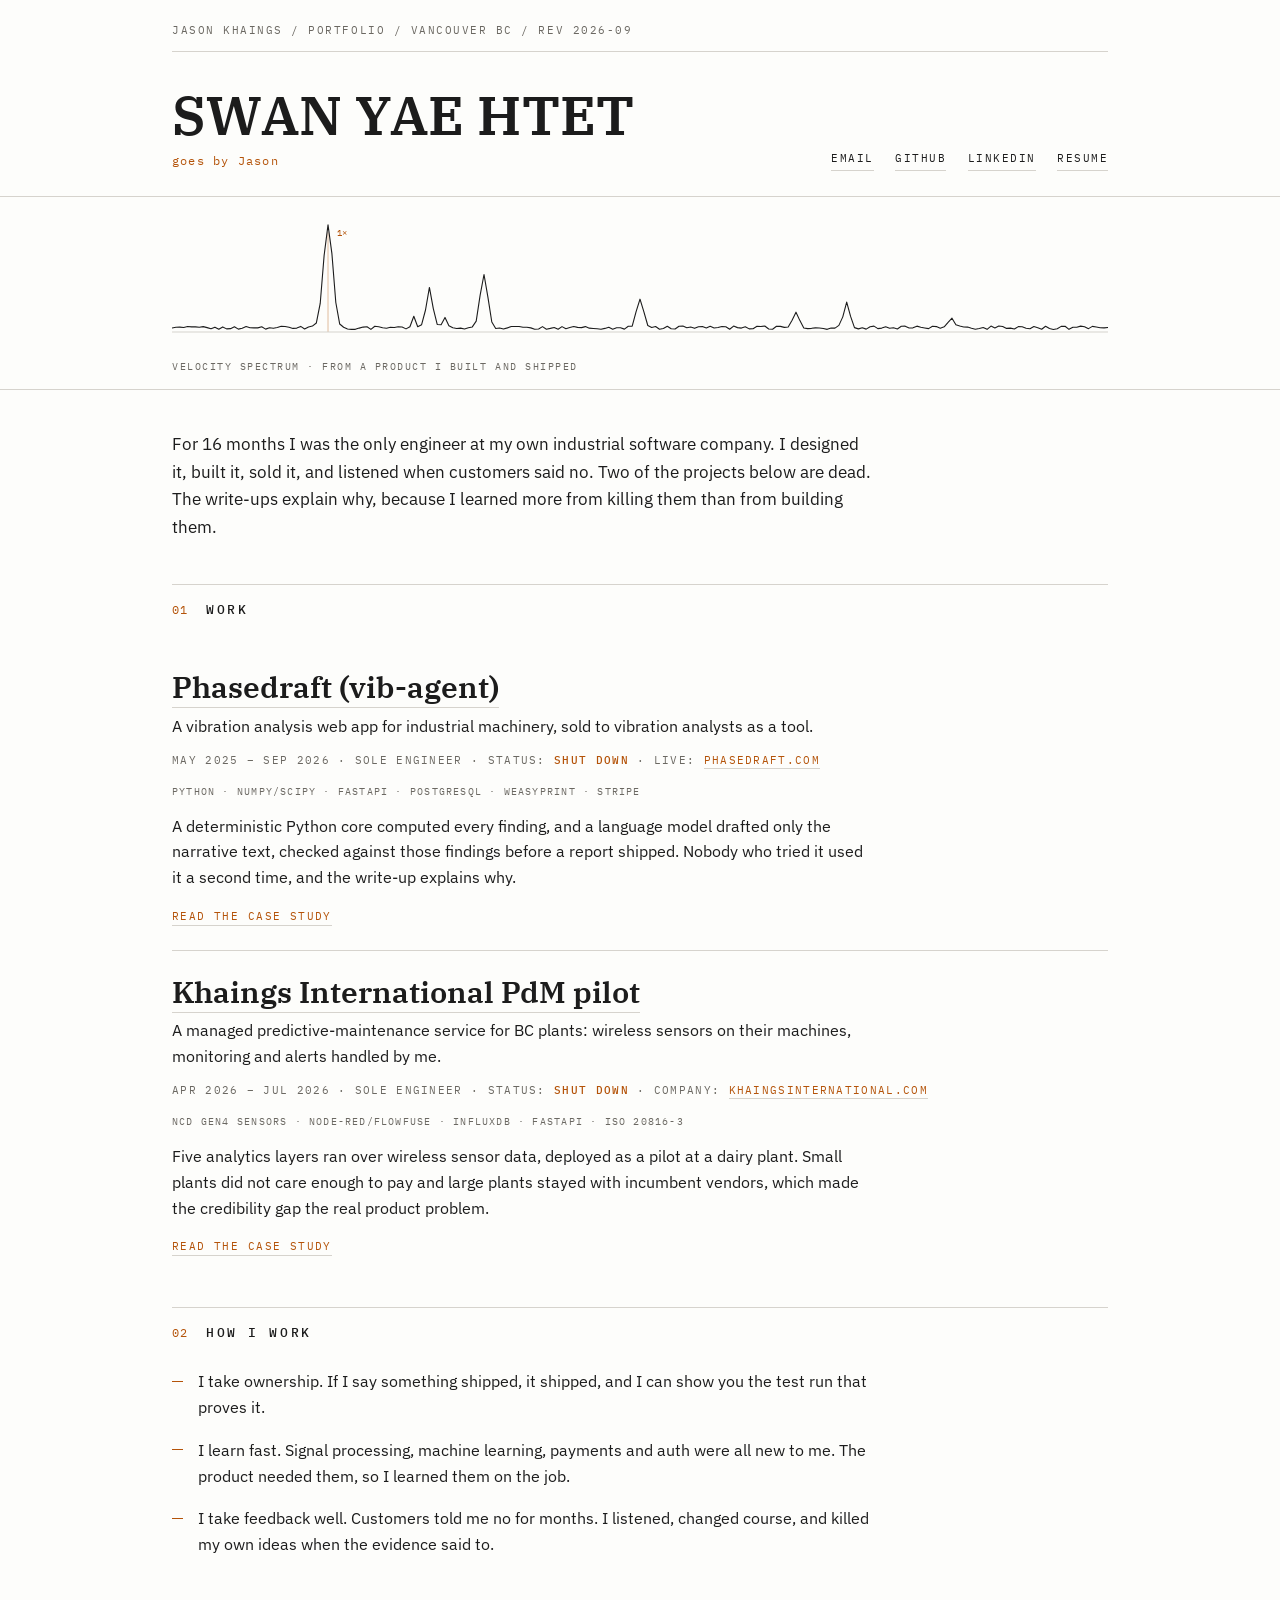
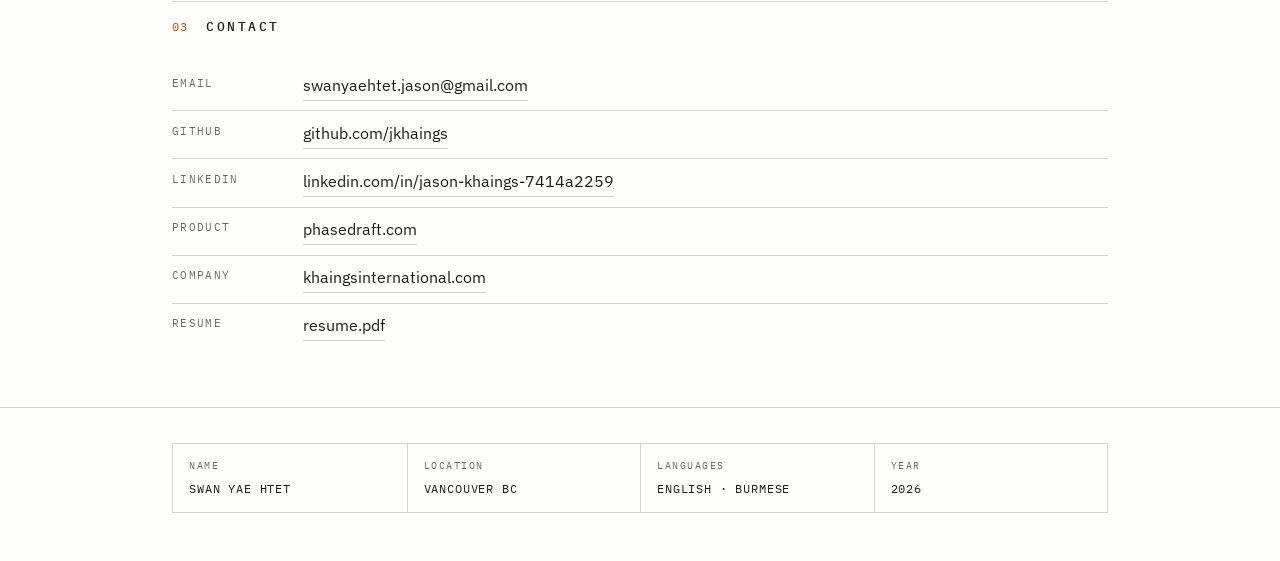
==== index.html @ 060c98bc "portfolio v1 Co-Authored-By: Claude Opus 5 (1M context) <noreply@anthropic.com>" ====
<!DOCTYPE html>
<html lang="en">
<head>
<meta charset="utf-8">
<meta name="viewport" content="width=device-width, initial-scale=1">
<title>Swan Yae Htet | Portfolio</title>
<meta name="description" content="Portfolio of Swan Yae Htet, who goes by Jason. Industrial software, vibration analysis, Vancouver BC.">
<link rel="preconnect" href="https://fonts.googleapis.com">
<link rel="preconnect" href="https://fonts.gstatic.com" crossorigin>
<link rel="stylesheet" href="https://fonts.googleapis.com/css2?family=IBM+Plex+Mono:wght@400;500&family=IBM+Plex+Sans:wght@400;500;600&family=IBM+Plex+Serif:wght@400;600&display=swap">
<link rel="stylesheet" href="style.css">
</head>
<body>

<header class="site-header">
  <div class="wrap">
    <div class="topline-row">
      <p class="topline">JASON KHAINGS / PORTFOLIO / VANCOUVER BC / REV 2026-09</p>
    </div>
    <div class="masthead">
      <div class="masthead-id">
        <h1 class="name">SWAN YAE HTET</h1>
        <p class="goes-by">goes by Jason</p>
      </div>
      <nav class="masthead-nav" aria-label="Contact and profile links">
        <a href="mailto:swanyaehtet.jason@gmail.com">EMAIL</a>
        <a href="https://github.com/jkhaings">GITHUB</a>
        <a href="https://www.linkedin.com/in/jason-khaings-7414a2259">LINKEDIN</a>
        <a href="resume.pdf">RESUME</a>
      </nav>
    </div>
  </div>
</header>

<div class="spectrum">
  <div class="wrap">
    <svg class="spectrum-svg" viewBox="0 0 1200 170" role="img" aria-label="Velocity spectrum plot: a dominant running speed peak with harmonics and two bearing defect tones above a noise floor.">
      <line class="spec-cursor" x1="200" y1="150" x2="200" y2="22"></line>
      <line class="spec-baseline" x1="0" y1="150" x2="1200" y2="150"></line>
      <path class="spec-trace" d="M0,144.9 L5,144.0 10,143.8 15,144.2 20,143.0 25,143.4 30,143.4 35,143.9 40,143.1 45,144.4 50,145.9 55,143.8 60,146.4 65,143.5 70,146.0 75,145.7 80,143.2 85,146.3 90,145.2 95,143.0 100,144.6 105,144.7 110,144.7 115,143.3 120,146.3 125,144.5 130,145.3 135,144.3 140,142.7 145,142.9 150,144.0 155,145.4 160,145.0 165,142.8 170,146.1 175,143.5 180,142.4 185,138.5 190,113.4 195,51.9 200,12.7 205,49.6 210,112.2 215,139.8 220,143.9 225,146.1 230,146.6 235,146.6 240,145.0 245,143.7 250,143.3 255,146.6 260,142.6 265,143.2 270,144.6 275,145.1 280,144.0 285,144.3 290,143.3 295,143.6 300,146.0 305,143.2 310,129.9 315,143.2 320,140.6 325,121.8 330,92.9 335,120.0 340,140.3 345,140.7 350,131.3 355,142.1 360,144.6 365,145.5 370,145.0 375,146.1 380,144.6 385,143.5 390,136.0 395,103.1 400,76.3 405,105.3 410,137.2 415,145.5 420,144.8 425,146.2 430,144.7 435,143.0 440,142.9 445,143.0 450,144.0 455,144.0 460,144.7 465,146.4 470,146.1 475,143.1 480,146.4 485,145.4 490,144.2 495,146.4 500,143.1 505,145.8 510,144.3 515,143.0 520,144.1 525,144.4 530,143.1 535,145.1 540,145.5 545,145.9 550,146.4 555,145.4 560,144.0 565,146.5 570,144.5 575,144.6 580,146.3 585,142.6 590,142.6 595,123.8 600,107.9 605,124.1 610,141.7 615,144.2 620,142.9 625,146.4 630,145.5 635,142.6 640,145.9 645,146.2 650,142.6 655,142.4 660,144.5 665,143.6 670,145.3 675,143.2 680,142.9 685,144.8 690,142.7 695,144.8 700,144.3 705,143.0 710,143.2 715,146.5 720,142.4 725,144.4 730,145.0 735,143.2 740,146.0 745,145.8 750,142.7 755,142.9 760,142.4 765,146.1 770,146.5 775,142.7 780,142.8 785,144.1 790,143.5 795,134.9 800,124.6 805,135.4 810,144.8 815,145.7 820,145.3 825,144.7 830,144.8 835,145.6 840,146.6 845,144.8 850,145.0 855,141.5 860,130.6 865,111.7 870,130.0 875,144.4 880,146.0 885,144.5 890,146.3 895,143.3 900,142.5 905,145.7 910,145.0 915,143.3 920,145.2 925,144.6 930,146.1 935,142.7 940,142.5 945,144.8 950,144.7 955,142.5 960,143.9 965,144.8 970,145.7 975,142.6 980,143.1 985,145.2 990,143.3 995,137.6 1000,132.3 1005,140.7 1010,142.3 1015,143.6 1020,143.7 1025,145.2 1030,146.4 1035,145.6 1040,144.2 1045,146.6 1050,142.4 1055,144.8 1060,142.4 1065,142.9 1070,145.4 1075,145.0 1080,146.2 1085,143.1 1090,143.3 1095,145.2 1100,145.9 1105,143.0 1110,144.5 1115,146.5 1120,142.6 1125,145.6 1130,146.7 1135,145.8 1140,142.8 1145,142.6 1150,146.6 1155,144.0 1160,144.0 1165,142.5 1170,143.2 1175,145.7 1180,142.8 1185,143.6 1190,144.5 1195,144.7 1200,144.2"></path>
      <text class="spec-label" x="211" y="27">1&#215;</text>
    </svg>
    <p class="spectrum-caption">VELOCITY SPECTRUM &middot; FROM A PRODUCT I BUILT AND SHIPPED</p>
  </div>
</div>

<main class="wrap">

  <section class="intro">
    <p>For 16 months I was the only engineer at my own industrial software company. I designed it, built it, sold it, and listened when customers said no. Two of the projects below are dead. The write-ups explain why, because I learned more from killing them than from building them.</p>
  </section>

  <section class="section" id="work">
    <div class="section-head">
      <span class="section-num">01</span>
      <h2 class="section-title">Work</h2>
    </div>

    <article class="case">
      <h3 class="case-title"><a href="phasedraft.html">Phasedraft (vib-agent)</a></h3>
      <p class="case-desc">A vibration analysis web app for industrial machinery, sold to vibration analysts as a tool.</p>
      <p class="case-meta">MAY 2025 &ndash; SEP 2026 &middot; SOLE ENGINEER &middot; STATUS: <span class="status">SHUT DOWN</span> &middot; LIVE: <a class="meta-link" href="https://phasedraft.com">phasedraft.com</a></p>
      <p class="case-stack">PYTHON &middot; NUMPY/SCIPY &middot; FASTAPI &middot; POSTGRESQL &middot; WEASYPRINT &middot; STRIPE</p>
      <p>A deterministic Python core computed every finding, and a language model drafted only the narrative text, checked against those findings before a report shipped. Nobody who tried it used it a second time, and the write-up explains why.</p>
      <p class="case-more"><a href="phasedraft.html">Read the case study</a></p>
    </article>

    <article class="case">
      <h3 class="case-title"><a href="khaings.html">Khaings International PdM pilot</a></h3>
      <p class="case-desc">A managed predictive-maintenance service for BC plants: wireless sensors on their machines, monitoring and alerts handled by me.</p>
      <p class="case-meta">APR 2026 &ndash; JUL 2026 &middot; SOLE ENGINEER &middot; STATUS: <span class="status">SHUT DOWN</span> &middot; COMPANY: <a class="meta-link" href="https://khaingsinternational.com">khaingsinternational.com</a></p>
      <p class="case-stack">NCD GEN4 SENSORS &middot; NODE-RED/FLOWFUSE &middot; INFLUXDB &middot; FASTAPI &middot; ISO 20816-3</p>
      <p>Five analytics layers ran over wireless sensor data, deployed as a pilot at a dairy plant. Small plants did not care enough to pay and large plants stayed with incumbent vendors, which made the credibility gap the real product problem.</p>
      <p class="case-more"><a href="khaings.html">Read the case study</a></p>
    </article>
  </section>

  <section class="section" id="how-i-work">
    <div class="section-head">
      <span class="section-num">02</span>
      <h2 class="section-title">How I Work</h2>
    </div>
    <ul class="principles">
      <li>I take ownership. If I say something shipped, it shipped, and I can show you the test run that proves it.</li>
      <li>I learn fast. Signal processing, machine learning, payments and auth were all new to me. The product needed them, so I learned them on the job.</li>
      <li>I take feedback well. Customers told me no for months. I listened, changed course, and killed my own ideas when the evidence said to.</li>
    </ul>
  </section>

  <section class="section" id="contact">
    <div class="section-head">
      <span class="section-num">03</span>
      <h2 class="section-title">Contact</h2>
    </div>
    <ul class="contact-list">
      <li><span class="contact-label">Email</span><a href="mailto:swanyaehtet.jason@gmail.com">swanyaehtet.jason@gmail.com</a></li>
      <li><span class="contact-label">GitHub</span><a href="https://github.com/jkhaings">github.com/jkhaings</a></li>
      <li><span class="contact-label">LinkedIn</span><a href="https://www.linkedin.com/in/jason-khaings-7414a2259">linkedin.com/in/jason-khaings-7414a2259</a></li>
      <li><span class="contact-label">Product</span><a href="https://phasedraft.com">phasedraft.com</a></li>
      <li><span class="contact-label">Company</span><a href="https://khaingsinternational.com">khaingsinternational.com</a></li>
      <li><span class="contact-label">Resume</span><a href="resume.pdf">resume.pdf</a></li>
    </ul>
  </section>

</main>

<footer class="site-footer">
  <div class="wrap">
    <div class="title-block">
      <div class="tb-cell"><span class="tb-label">Name</span><span class="tb-value">SWAN YAE HTET</span></div>
      <div class="tb-cell"><span class="tb-label">Location</span><span class="tb-value">VANCOUVER BC</span></div>
      <div class="tb-cell"><span class="tb-label">Languages</span><span class="tb-value">ENGLISH &middot; BURMESE</span></div>
      <div class="tb-cell"><span class="tb-label">Year</span><span class="tb-value">2026</span></div>
    </div>
  </div>
</footer>

</body>
</html>
---- style.css ----
/* ---------------------------------------------------------------
   jasonkhaings.com
   Static site. No build step, no JavaScript, no trackers.
   --------------------------------------------------------------- */

:root {
  --paper: #fdfdfb;
  --ink: #1c1c1c;
  --amber: #b45309;
  --rule: #d6d3cd;
  --muted: #6b6862;

  --serif: "IBM Plex Serif", Georgia, "Times New Roman", serif;
  --sans: "IBM Plex Sans", system-ui, -apple-system, "Helvetica Neue", Arial, sans-serif;
  --mono: "IBM Plex Mono", ui-monospace, SFMono-Regular, Menlo, Consolas, monospace;

  --measure: 62rem;
  --prose: 44rem;
  --gutter: 1.75rem;
}

* { box-sizing: border-box; }

html {
  -webkit-text-size-adjust: 100%;
  color-scheme: light;
}

body {
  margin: 0;
  background: var(--paper);
  color: var(--ink);
  font-family: var(--sans);
  font-size: 16px;
  line-height: 1.62;
  overflow-wrap: break-word;
}

::selection { background: #f3e2cf; }

p { margin: 0 0 1.05rem; max-width: var(--prose); }
p:last-child { margin-bottom: 0; }

a { color: inherit; text-decoration: none; }

.wrap {
  width: 100%;
  max-width: var(--measure);
  margin: 0 auto;
  padding-left: var(--gutter);
  padding-right: var(--gutter);
}

/* --- mono utility type ---------------------------------------- */

.topline,
.topline-nav,
.masthead-nav a,
.section-num,
.section-title,
.page-meta,
.case-meta,
.case-more,
.contact-label,
.spectrum-caption,
.tb-label,
.tb-value {
  font-family: var(--mono);
  text-transform: uppercase;
  font-weight: 400;
}

/* --- header ---------------------------------------------------- */

.site-header { padding-top: 1.4rem; }

.topline-row {
  display: flex;
  flex-wrap: wrap;
  gap: .5rem 1.5rem;
  align-items: baseline;
  justify-content: space-between;
  padding-bottom: .7rem;
  border-bottom: 1px solid var(--rule);
}

.topline {
  margin: 0;
  max-width: none;
  font-size: .68rem;
  letter-spacing: .14em;
  color: var(--muted);
}

.topline-nav { margin: 0; max-width: none; font-size: .68rem; letter-spacing: .14em; }
.topline-nav a { color: var(--muted); border-bottom: 1px solid transparent; }
.topline-nav a:hover { color: var(--amber); border-bottom-color: var(--amber); }

.masthead {
  display: flex;
  flex-wrap: wrap;
  gap: 1.6rem;
  align-items: flex-end;
  justify-content: space-between;
  padding-block: 2.1rem 1.6rem;
}

.name {
  font-family: var(--serif);
  font-weight: 600;
  font-size: clamp(2.2rem, 5.6vw, 3.45rem);
  line-height: 1.04;
  letter-spacing: .005em;
  margin: 0;
}

.goes-by {
  margin: .5rem 0 0;
  max-width: none;
  font-family: var(--mono);
  font-size: .76rem;
  letter-spacing: .1em;
  color: var(--amber);
}

.masthead-nav {
  display: flex;
  flex-wrap: wrap;
  gap: .35rem 1.35rem;
  text-align: right;
}

.masthead-nav a {
  font-size: .71rem;
  letter-spacing: .13em;
  color: var(--ink);
  border-bottom: 1px solid var(--rule);
  padding-bottom: 2px;
}

.masthead-nav a:hover { color: var(--amber); border-bottom-color: var(--amber); }

/* --- spectrum strip -------------------------------------------- */

.spectrum { border-block: 1px solid var(--rule); padding-block: 1.1rem .85rem; }

.spectrum-svg { display: block; width: 100%; height: auto; }

.spec-trace {
  fill: none;
  stroke: var(--ink);
  stroke-width: 1.1;
  stroke-linejoin: round;
  stroke-linecap: round;
  vector-effect: non-scaling-stroke;
}

.spec-baseline {
  stroke: var(--rule);
  stroke-width: 1;
  vector-effect: non-scaling-stroke;
}

.spec-cursor {
  stroke: var(--amber);
  stroke-width: 1;
  stroke-opacity: .38;
  vector-effect: non-scaling-stroke;
}

.spec-label {
  font-family: var(--mono);
  font-size: 12px;
  letter-spacing: .06em;
  fill: var(--amber);
}

.spectrum-caption {
  margin: .7rem 0 0;
  max-width: none;
  font-size: .63rem;
  letter-spacing: .15em;
  color: var(--muted);
}

/* --- sections --------------------------------------------------- */

main { padding-bottom: 3.5rem; }

.intro { padding-block: 2.6rem 0; }
.intro p { font-size: 1.06rem; }

.section { padding-block: 2.7rem 0; }

.section-head {
  display: flex;
  align-items: baseline;
  gap: 1.1rem;
  padding-top: .85rem;
  margin-bottom: 1.6rem;
  border-top: 1px solid var(--rule);
}

.section-num {
  font-size: .78rem;
  letter-spacing: .1em;
  color: var(--amber);
  flex: none;
}

.section-title {
  margin: 0;
  font-size: .8rem;
  font-weight: 500;
  letter-spacing: .2em;
}

/* --- work / case entries ---------------------------------------- */

.case { padding-block: 1.5rem; border-bottom: 1px solid var(--rule); }
.case:first-child { padding-top: 0; }
.case:last-child { border-bottom: 0; padding-bottom: .5rem; }

.case-title {
  font-family: var(--serif);
  font-weight: 600;
  font-size: clamp(1.45rem, 3.2vw, 1.85rem);
  line-height: 1.2;
  margin: 0 0 .5rem;
}

.case-title a { border-bottom: 1px solid var(--rule); padding-bottom: 1px; }
.case-title a:hover { color: var(--amber); border-bottom-color: var(--amber); }

.case-desc { margin-bottom: .75rem; color: var(--ink); }

.case-meta,
.page-meta {
  margin: 0 0 .9rem;
  max-width: none;
  font-size: .68rem;
  letter-spacing: .12em;
  color: var(--muted);
}

.status { color: var(--amber); font-weight: 500; }

.case-more {
  margin: .1rem 0 0;
  max-width: none;
  font-size: .68rem;
  letter-spacing: .13em;
}

.case-more a { color: var(--amber); border-bottom: 1px solid var(--rule); padding-bottom: 2px; }
.case-more a:hover { border-bottom-color: var(--amber); }

/* --- lists ------------------------------------------------------ */

.principles, .receipts, .contact-list {
  list-style: none;
  margin: 0;
  padding: 0;
  max-width: var(--prose);
}

.principles li, .receipts li {
  position: relative;
  padding-left: 1.6rem;
  margin-bottom: 1.05rem;
}

.principles li::before, .receipts li::before {
  content: "";
  position: absolute;
  left: 0;
  top: .72em;
  width: .7rem;
  height: 1px;
  background: var(--amber);
}

.principles li:last-child, .receipts li:last-child { margin-bottom: 0; }

.contact-list { max-width: none; }

.contact-list li {
  display: flex;
  flex-wrap: wrap;
  gap: .2rem 1.2rem;
  padding-block: .6rem;
  border-bottom: 1px solid var(--rule);
}

.contact-list li:last-child { border-bottom: 0; }

.contact-label {
  flex: none;
  width: 7rem;
  font-size: .68rem;
  letter-spacing: .12em;
  color: var(--muted);
  padding-top: .18em;
}

.contact-list a {
  border-bottom: 1px solid var(--rule);
  padding-bottom: 1px;
  overflow-wrap: anywhere;
}

.contact-list a:hover { color: var(--amber); border-bottom-color: var(--amber); }

/* --- case study pages -------------------------------------------- */

.page-title {
  font-family: var(--serif);
  font-weight: 600;
  font-size: clamp(1.95rem, 5vw, 2.85rem);
  line-height: 1.1;
  margin: 0 0 .7rem;
}

.case-head { padding-block: 2.2rem 1.8rem; border-bottom: 1px solid var(--rule); }
.case-head .page-meta { margin-bottom: 0; }

.section p + p { margin-top: 0; }

/* --- footer ------------------------------------------------------- */

.site-footer { border-top: 1px solid var(--rule); padding-block: 2.2rem 3rem; }

.title-block {
  display: grid;
  grid-template-columns: repeat(4, 1fr);
  border: 1px solid var(--rule);
}

.tb-cell { padding: .85rem 1rem; border-left: 1px solid var(--rule); }
.tb-cell:first-child { border-left: 0; }

.tb-label {
  display: block;
  font-size: .6rem;
  letter-spacing: .16em;
  color: var(--muted);
  margin-bottom: .35rem;
}

.tb-value {
  display: block;
  font-size: .75rem;
  letter-spacing: .07em;
  color: var(--ink);
}

/* --- 404 ---------------------------------------------------------- */

.page-404 {
  min-height: 100vh;
  display: flex;
  align-items: center;
}

.block-404 { padding-block: 4rem; }

.code-404 {
  font-family: var(--serif);
  font-weight: 600;
  font-size: clamp(3.2rem, 12vw, 5.5rem);
  line-height: 1;
  margin: 1.6rem 0 .9rem;
}

.text-404 {
  font-family: var(--mono);
  text-transform: uppercase;
  font-size: .72rem;
  letter-spacing: .16em;
  color: var(--muted);
  margin-bottom: 2rem;
}

.home-404 {
  font-family: var(--mono);
  text-transform: uppercase;
  font-size: .72rem;
  letter-spacing: .14em;
}

.home-404 a { color: var(--amber); border-bottom: 1px solid var(--rule); padding-bottom: 2px; }
.home-404 a:hover { border-bottom-color: var(--amber); }

/* --- narrow widths ------------------------------------------------- */

@media (max-width: 640px) {
  :root { --gutter: 1.15rem; }

  body { font-size: 15.5px; }

  .masthead {
    flex-direction: column;
    align-items: flex-start;
    gap: 1.25rem;
    padding-block: 1.7rem 1.35rem;
  }

  .masthead-nav { text-align: left; gap: .3rem 1.1rem; }

  .spec-label { font-size: 26px; }

  .section-head { gap: .85rem; }

  .contact-label { width: 100%; padding-top: 0; }

  .title-block { grid-template-columns: 1fr; }
  .tb-cell { border-left: 0; border-top: 1px solid var(--rule); }
  .tb-cell:first-child { border-top: 0; }
}

/* --- metadata links ------------------------------------------------ */

.meta-link { color: var(--amber); border-bottom: 1px solid var(--rule); padding-bottom: 1px; }
.meta-link:hover { border-bottom-color: var(--amber); }

.case-stack {
  font-family: var(--mono);
  text-transform: uppercase;
  font-size: .63rem;
  letter-spacing: .12em;
  color: var(--muted);
  margin: 0 0 .85rem;
  max-width: none;
}

/* --- figures -------------------------------------------------------- */

.figure { margin: 1.7rem 0 1.9rem; max-width: none; }

.figure-scroll {
  overflow-x: auto;
  border: 1px solid var(--rule);
  padding: 1.15rem 1.2rem;
}

.figure-svg { display: block; width: 100%; height: auto; min-width: 680px; }

.figure-caption {
  margin: .7rem 0 0;
  max-width: none;
  font-family: var(--mono);
  text-transform: uppercase;
  font-size: .62rem;
  letter-spacing: .15em;
  color: var(--muted);
}

/* diagram primitives */

.dgm-box {
  fill: none;
  stroke: var(--rule);
  stroke-width: 1;
  vector-effect: non-scaling-stroke;
}

.dgm-box-key { stroke: var(--amber); }

.dgm-t {
  font-family: var(--mono);
  fill: var(--ink);
  font-size: 20px;
  letter-spacing: .06em;
}

.dgm-s {
  font-family: var(--mono);
  fill: var(--muted);
  font-size: 14px;
  letter-spacing: .08em;
}

.dgm-t-key { fill: var(--amber); }

.dgm-line {
  fill: none;
  stroke: var(--ink);
  stroke-width: 1;
  vector-effect: non-scaling-stroke;
}

.dgm-head { fill: var(--ink); stroke: none; }

/* spectrum annotations */

.ann-line { stroke: var(--muted); stroke-width: 1; vector-effect: non-scaling-stroke; }
.ann-line-key { stroke: var(--amber); stroke-width: 1; vector-effect: non-scaling-stroke; }

.ann-t {
  font-family: var(--mono);
  fill: var(--muted);
  font-size: 16px;
  letter-spacing: .09em;
}

.ann-t-key { fill: var(--amber); font-size: 20px; }

/* --- problem walkthroughs -------------------------------------------- */

.wt { padding-block: 1.35rem; border-top: 1px solid var(--rule); }
.wt:first-of-type { border-top: 0; padding-top: .25rem; }
.wt:last-of-type { padding-bottom: .25rem; }

.wt-title {
  font-family: var(--serif);
  font-size: 1.12rem;
  font-weight: 600;
  margin: 0 0 .65rem;
  max-width: none;
}

.wt-beats { margin: 0; }

.wt-beat {
  display: flex;
  gap: 1.1rem;
  align-items: baseline;
  padding-block: .28rem;
}

.wt-beat dt {
  flex: none;
  width: 8.2rem;
  font-family: var(--mono);
  text-transform: uppercase;
  font-size: .63rem;
  letter-spacing: .14em;
  color: var(--muted);
}

.wt-beat dd { margin: 0; }

/* --- numbered layer list ---------------------------------------------- */

.layer-list {
  list-style: none;
  margin: 1.4rem 0 0;
  padding: 0;
  max-width: none;
  border-top: 1px solid var(--rule);
}

.layer-list li {
  display: flex;
  gap: 1.1rem;
  align-items: baseline;
  padding-block: .78rem;
  border-bottom: 1px solid var(--rule);
}

.layer-num {
  flex: none;
  width: 2.1rem;
  font-family: var(--mono);
  font-size: .7rem;
  letter-spacing: .1em;
  color: var(--amber);
}

.layer-note {
  margin: 1rem 0 0;
  font-family: var(--mono);
  text-transform: uppercase;
  font-size: .63rem;
  letter-spacing: .12em;
  color: var(--muted);
  max-width: none;
}

@media (max-width: 640px) {
  .wt-beat { flex-direction: column; gap: .05rem; }
  .wt-beat dt { width: auto; }
  .figure-scroll { padding: .9rem .9rem; }
}

/* --- inline prose links and spacing ----------------------------------- */

.inline-link { color: var(--ink); border-bottom: 1px solid var(--amber); padding-bottom: 1px; }
.inline-link:hover { color: var(--amber); }

.mt { margin-top: 1.15rem; }
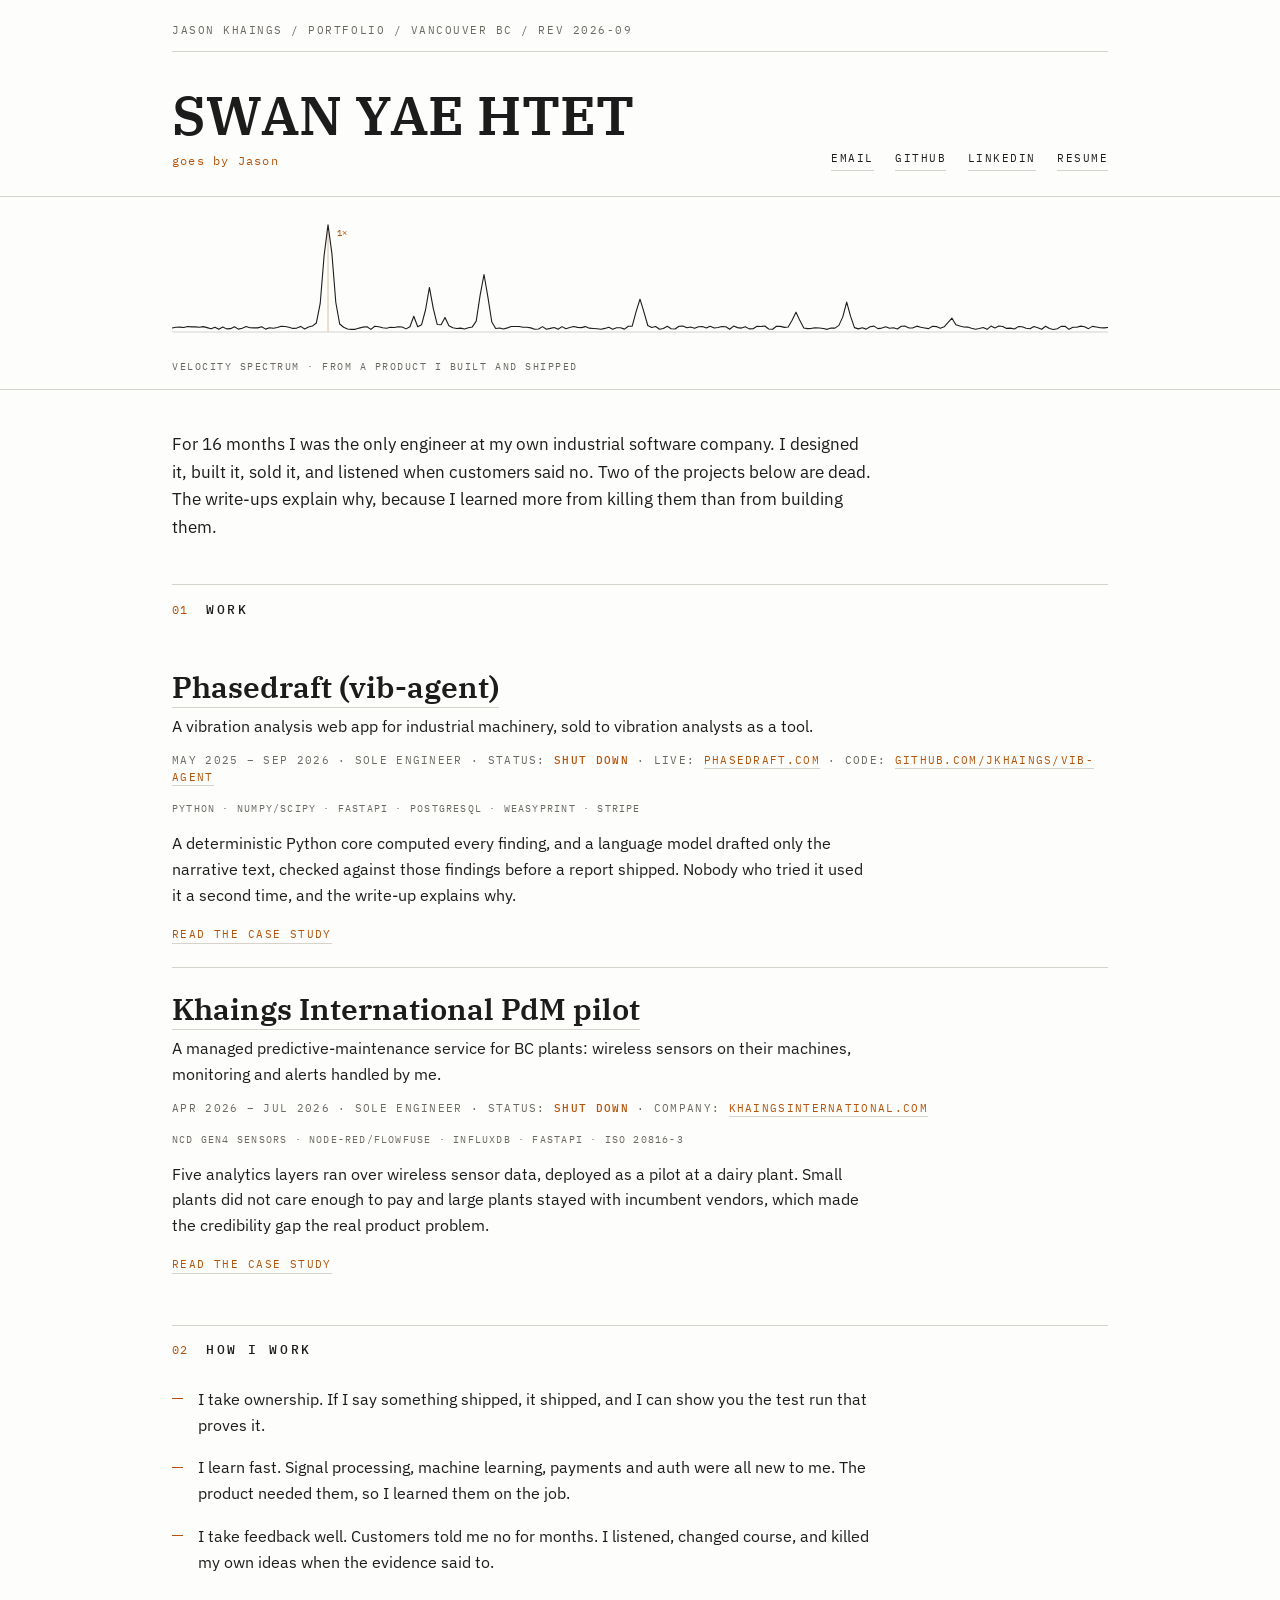
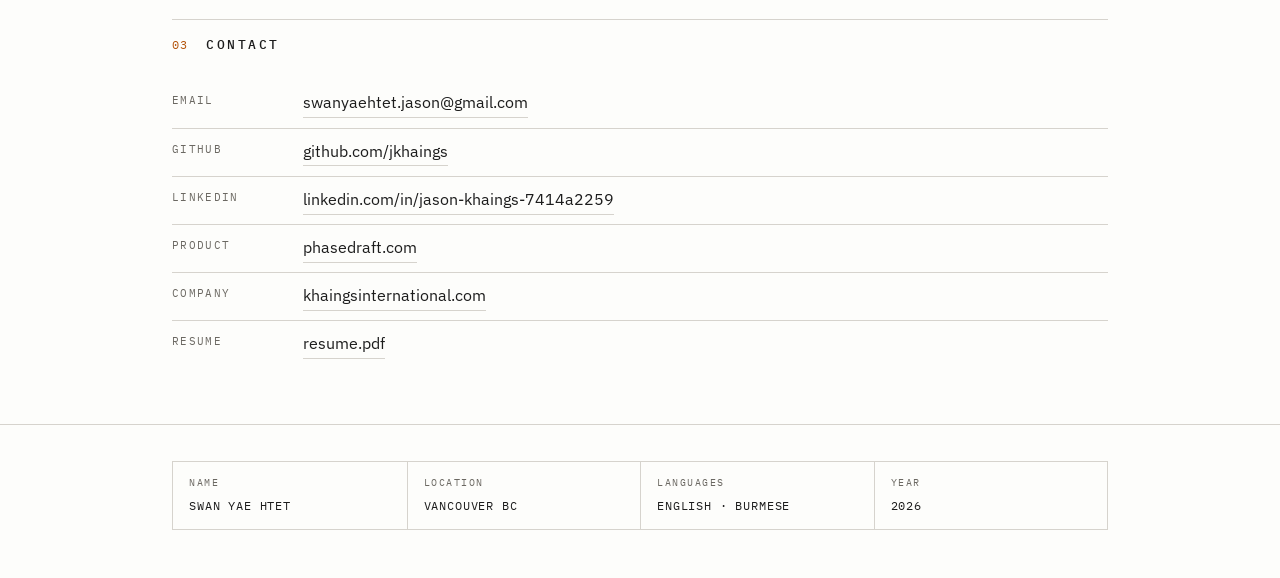
==== commit 6bc5fb2d: "add code link Co-Authored-By: Claude Opus 5 (1M context) <noreply@anthropic.com>" ====
--- a/index.html
+++ b/index.html
@@ -59,7 +59,7 @@
     <article class="case">
       <h3 class="case-title"><a href="phasedraft.html">Phasedraft (vib-agent)</a></h3>
       <p class="case-desc">A vibration analysis web app for industrial machinery, sold to vibration analysts as a tool.</p>
-      <p class="case-meta">MAY 2025 &ndash; SEP 2026 &middot; SOLE ENGINEER &middot; STATUS: <span class="status">SHUT DOWN</span> &middot; LIVE: <a class="meta-link" href="https://phasedraft.com">phasedraft.com</a></p>
+      <p class="case-meta">MAY 2025 &ndash; SEP 2026 &middot; SOLE ENGINEER &middot; STATUS: <span class="status">SHUT DOWN</span> &middot; LIVE: <a class="meta-link" href="https://phasedraft.com">phasedraft.com</a> &middot; CODE: <a class="meta-link" href="https://github.com/jkhaings/vib-agent">github.com/jkhaings/vib-agent</a></p>
       <p class="case-stack">PYTHON &middot; NUMPY/SCIPY &middot; FASTAPI &middot; POSTGRESQL &middot; WEASYPRINT &middot; STRIPE</p>
       <p>A deterministic Python core computed every finding, and a language model drafted only the narrative text, checked against those findings before a report shipped. Nobody who tried it used it a second time, and the write-up explains why.</p>
       <p class="case-more"><a href="phasedraft.html">Read the case study</a></p>
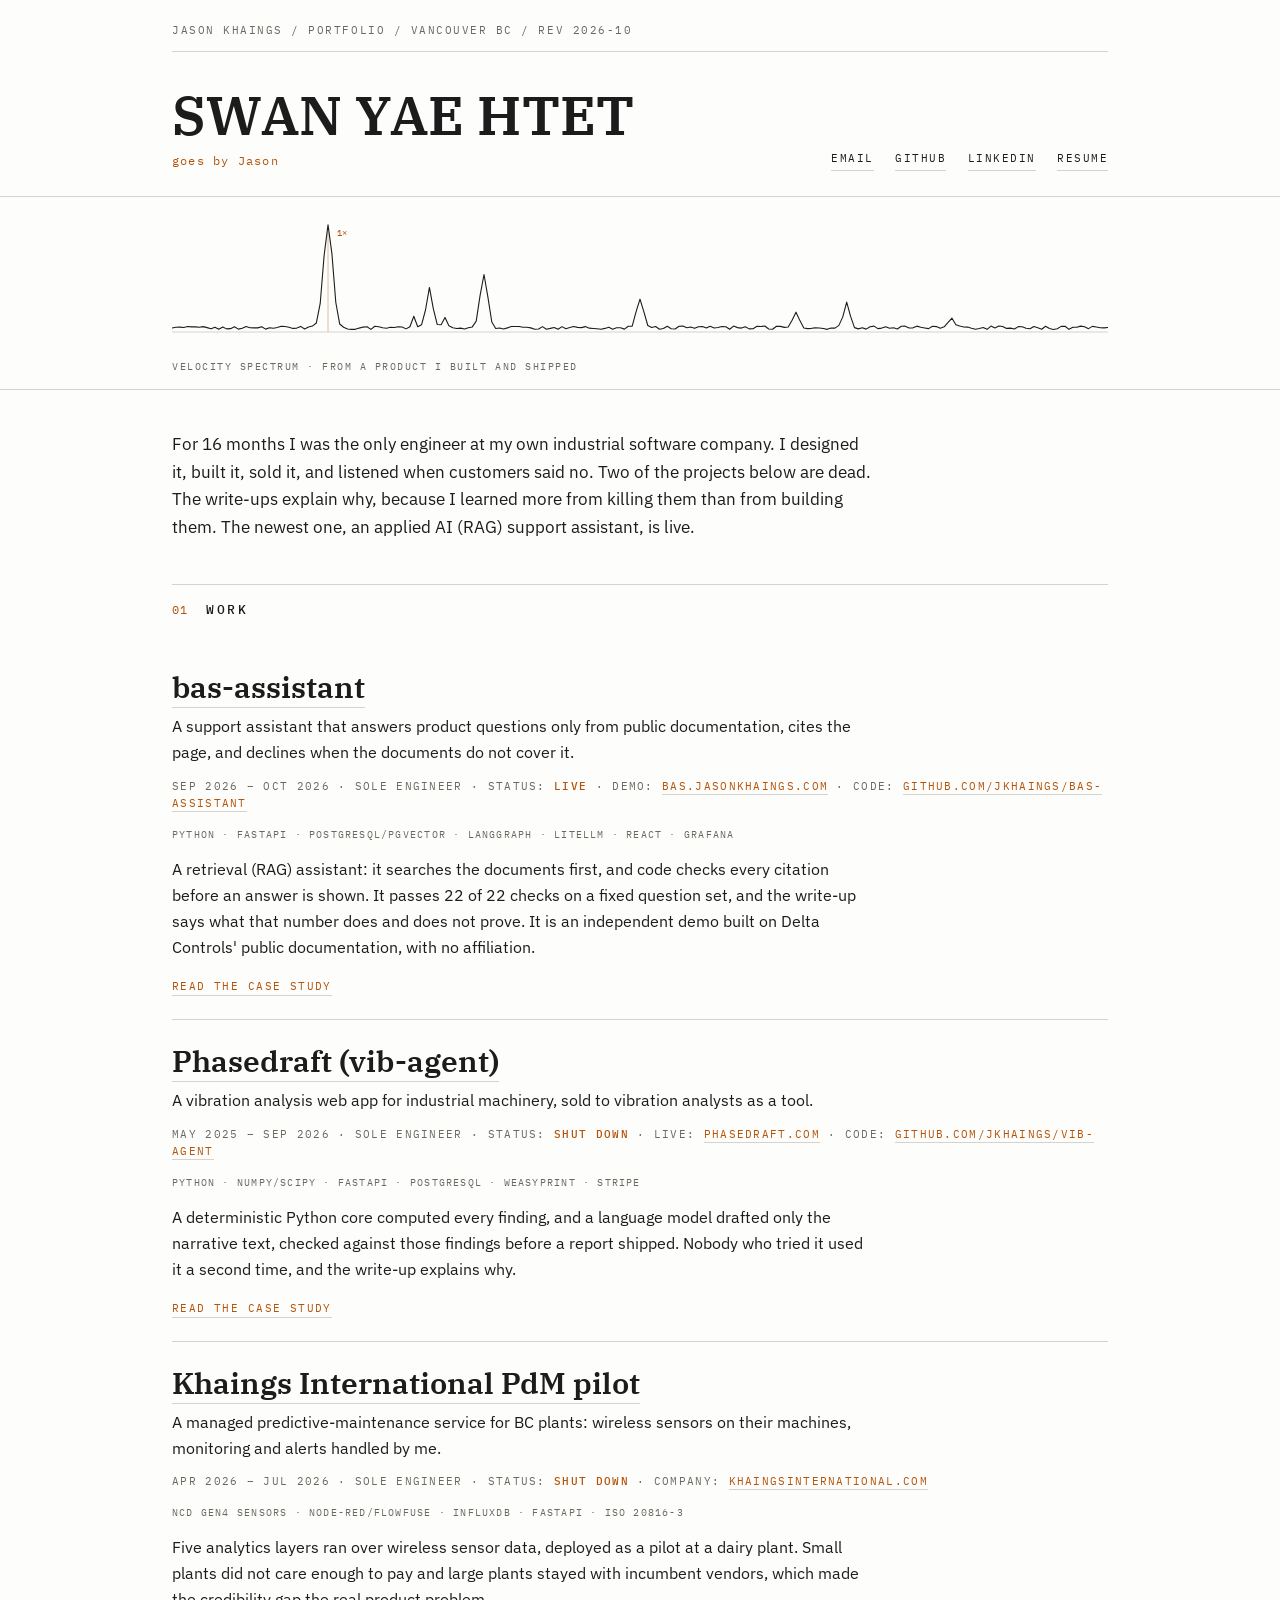
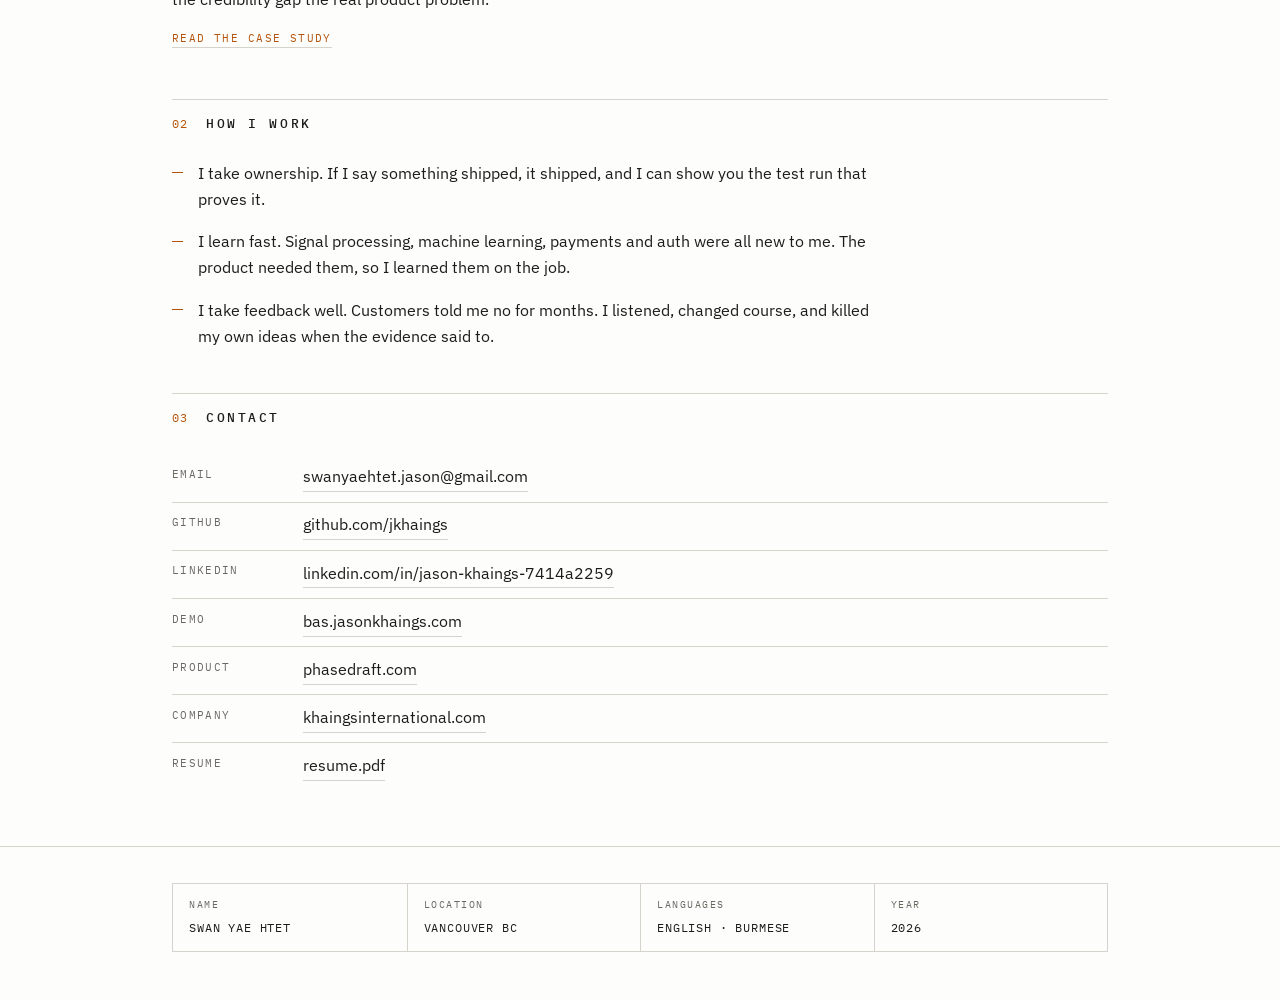
==== commit 4101f0d9: "add bas-assistant case study New case-study page for bas-assistant, listed first on the home page as" ====
--- a/index.html
+++ b/index.html
@@ -4,7 +4,7 @@
 <meta charset="utf-8">
 <meta name="viewport" content="width=device-width, initial-scale=1">
 <title>Swan Yae Htet | Portfolio</title>
-<meta name="description" content="Portfolio of Swan Yae Htet, who goes by Jason. Industrial software, vibration analysis, Vancouver BC.">
+<meta name="description" content="Portfolio of Swan Yae Htet, who goes by Jason. Industrial software, vibration analysis, applied AI (RAG), Vancouver BC.">
 <link rel="preconnect" href="https://fonts.googleapis.com">
 <link rel="preconnect" href="https://fonts.gstatic.com" crossorigin>
 <link rel="stylesheet" href="https://fonts.googleapis.com/css2?family=IBM+Plex+Mono:wght@400;500&family=IBM+Plex+Sans:wght@400;500;600&family=IBM+Plex+Serif:wght@400;600&display=swap">
@@ -15,7 +15,7 @@
 <header class="site-header">
   <div class="wrap">
     <div class="topline-row">
-      <p class="topline">JASON KHAINGS / PORTFOLIO / VANCOUVER BC / REV 2026-09</p>
+      <p class="topline">JASON KHAINGS / PORTFOLIO / VANCOUVER BC / REV 2026-10</p>
     </div>
     <div class="masthead">
       <div class="masthead-id">
@@ -47,7 +47,7 @@
 <main class="wrap">
 
   <section class="intro">
-    <p>For 16 months I was the only engineer at my own industrial software company. I designed it, built it, sold it, and listened when customers said no. Two of the projects below are dead. The write-ups explain why, because I learned more from killing them than from building them.</p>
+    <p>For 16 months I was the only engineer at my own industrial software company. I designed it, built it, sold it, and listened when customers said no. Two of the projects below are dead. The write-ups explain why, because I learned more from killing them than from building them. The newest one, an applied AI (RAG) support assistant, is live.</p>
   </section>
 
   <section class="section" id="work">
@@ -55,6 +55,15 @@
       <span class="section-num">01</span>
       <h2 class="section-title">Work</h2>
     </div>
+
+    <article class="case">
+      <h3 class="case-title"><a href="bas-assistant.html">bas-assistant</a></h3>
+      <p class="case-desc">A support assistant that answers product questions only from public documentation, cites the page, and declines when the documents do not cover it.</p>
+      <p class="case-meta">SEP 2026 &ndash; OCT 2026 &middot; SOLE ENGINEER &middot; STATUS: <span class="status">LIVE</span> &middot; DEMO: <a class="meta-link" href="https://bas.jasonkhaings.com">bas.jasonkhaings.com</a> &middot; CODE: <a class="meta-link" href="https://github.com/jkhaings/bas-assistant">github.com/jkhaings/bas-assistant</a></p>
+      <p class="case-stack">PYTHON &middot; FASTAPI &middot; POSTGRESQL/PGVECTOR &middot; LANGGRAPH &middot; LITELLM &middot; REACT &middot; GRAFANA</p>
+      <p>A retrieval (RAG) assistant: it searches the documents first, and code checks every citation before an answer is shown. It passes 22 of 22 checks on a fixed question set, and the write-up says what that number does and does not prove. It is an independent demo built on Delta Controls' public documentation, with no affiliation.</p>
+      <p class="case-more"><a href="bas-assistant.html">Read the case study</a></p>
+    </article>
 
     <article class="case">
       <h3 class="case-title"><a href="phasedraft.html">Phasedraft (vib-agent)</a></h3>
@@ -96,6 +105,7 @@
       <li><span class="contact-label">Email</span><a href="mailto:swanyaehtet.jason@gmail.com">swanyaehtet.jason@gmail.com</a></li>
       <li><span class="contact-label">GitHub</span><a href="https://github.com/jkhaings">github.com/jkhaings</a></li>
       <li><span class="contact-label">LinkedIn</span><a href="https://www.linkedin.com/in/jason-khaings-7414a2259">linkedin.com/in/jason-khaings-7414a2259</a></li>
+      <li><span class="contact-label">Demo</span><a href="https://bas.jasonkhaings.com">bas.jasonkhaings.com</a></li>
       <li><span class="contact-label">Product</span><a href="https://phasedraft.com">phasedraft.com</a></li>
       <li><span class="contact-label">Company</span><a href="https://khaingsinternational.com">khaingsinternational.com</a></li>
       <li><span class="contact-label">Resume</span><a href="resume.pdf">resume.pdf</a></li>
--- a/style.css
+++ b/style.css
@@ -443,7 +443,7 @@
   padding: 1.15rem 1.2rem;
 }
 
-.figure-svg { display: block; width: 100%; height: auto; min-width: 680px; }
+.figure-svg, .figure-img { display: block; width: 100%; height: auto; min-width: 680px; }
 
 .figure-caption {
   margin: .7rem 0 0;
